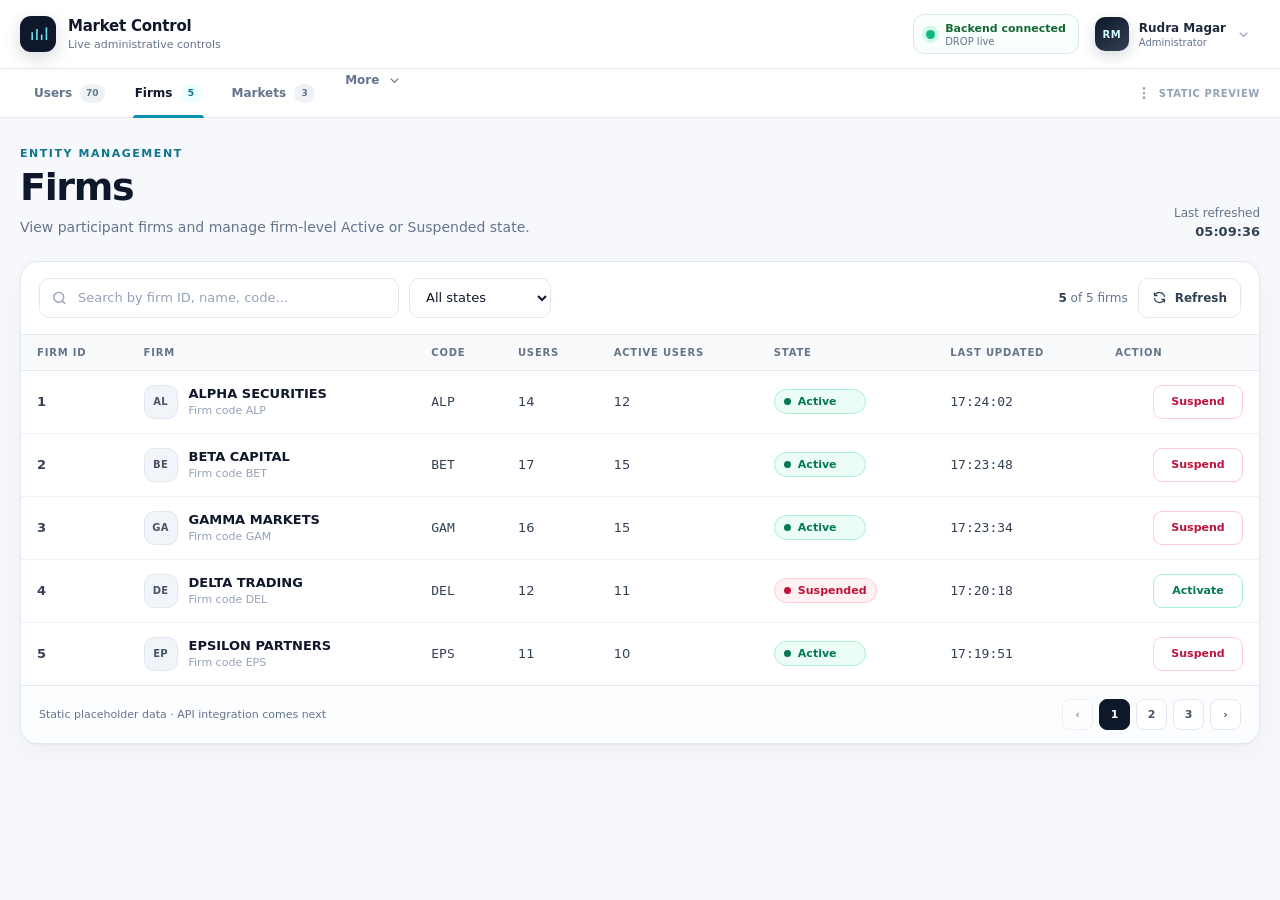
==== frontend/firms.html @ 20455102 "Add market control static user, firms, market UI" ====
<!doctype html>
<html lang="en">
<head>
  <meta charset="utf-8">
  <meta name="viewport" content="width=device-width, initial-scale=1">
  <meta name="description" content="Market Control Firms page">
  <title>Firms · Market Control</title>
  <link rel="stylesheet" href="./css/output.css">
</head>
<body>
  <div class="app-shell">
    <header class="site-header">
      <div class="topbar">
        <div class="topbar-inner">
          <a class="brand" href="./index.html" aria-label="Market Control users page">
            <span class="brand-mark"><svg width="19" height="19" viewBox="0 0 24 24" fill="none" stroke="currentColor" stroke-width="2" aria-hidden="true"><path d="M4 19V9"></path><path d="M10 19V5"></path><path d="M16 19v-7"></path><path d="M22 19V3"></path></svg></span>
            <span class="brand-copy">
              <span class="brand-title">Market Control</span>
              <span class="brand-subtitle">Live administrative controls</span>
            </span>
          </a>

          <div class="topbar-actions">
            <div class="connection" title="Static design preview">
              <span class="connection-dot" aria-hidden="true"></span>
              <span class="connection-copy">
                <strong>Backend connected</strong>
                <span>DROP live</span>
              </span>
            </div>

            <div class="user-menu">
              <button class="user-menu-button" type="button" data-user-menu-button aria-expanded="false" aria-controls="user-menu-panel">
                <span class="logged-user-avatar" aria-hidden="true">RM</span>
                <span class="logged-user-copy">
                  <strong>Rudra Magar</strong>
                  <span>Administrator</span>
                </span>
                <span class="user-menu-chevron"><svg width="15" height="15" viewBox="0 0 24 24" fill="none" stroke="currentColor" stroke-width="2" aria-hidden="true"><path d="m6 9 6 6 6-6"></path></svg></span>
              </button>

              <div class="user-dropdown" id="user-menu-panel" data-user-menu-panel hidden>
                <div class="user-dropdown-header">
                  <span class="logged-user-avatar logged-user-avatar--large" aria-hidden="true">RM</span>
                  <div>
                    <strong>Rudra Magar</strong>
                    <span>Administrator</span>
                  </div>
                </div>
                <div class="user-dropdown-divider"></div>
                <button class="user-dropdown-item" type="button" disabled>
                  <svg width="17" height="17" viewBox="0 0 24 24" fill="none" stroke="currentColor" stroke-width="2" aria-hidden="true"><path d="M20 21a8 8 0 0 0-16 0"></path><circle cx="12" cy="7" r="4"></circle></svg>
                  <span>Profile settings</span>
                  <small>Later</small>
                </button>
                <button class="user-dropdown-item" type="button" disabled>
                  <svg width="17" height="17" viewBox="0 0 24 24" fill="none" stroke="currentColor" stroke-width="2" aria-hidden="true"><path d="M10 17l5-5-5-5"></path><path d="M15 12H3"></path><path d="M15 3h4a2 2 0 0 1 2 2v14a2 2 0 0 1-2 2h-4"></path></svg>
                  <span>Sign out</span>
                  <small>Later</small>
                </button>
              </div>
            </div>

            <button class="mobile-nav-button" type="button" data-mobile-nav-button aria-expanded="false" aria-controls="primary-navigation" aria-label="Open navigation">
              <svg width="20" height="20" viewBox="0 0 24 24" fill="none" stroke="currentColor" stroke-width="2" aria-hidden="true"><path d="M4 7h16"></path><path d="M4 12h16"></path><path d="M4 17h16"></path></svg>
            </button>
          </div>
        </div>
      </div>

      <nav class="primary-nav" id="primary-navigation" data-primary-nav aria-label="Primary navigation">
        <div class="primary-nav-inner">
          <div class="primary-nav-links">
            <a class="primary-nav-link" href="index.html">Users <span class="primary-nav-count">70</span></a>
            <a class="primary-nav-link" href="firms.html" aria-current="page">Firms <span class="primary-nav-count">5</span></a>
            <a class="primary-nav-link" href="markets.html">Markets <span class="primary-nav-count">3</span></a>

            <div class="more-menu">
              <button class="primary-nav-link primary-nav-link--button" type="button" data-more-menu-button aria-expanded="false" aria-controls="more-navigation-menu">
                <span>More</span>
                <svg width="15" height="15" viewBox="0 0 24 24" fill="none" stroke="currentColor" stroke-width="2" aria-hidden="true"><path d="m6 9 6 6 6-6"></path></svg>
              </button>
              <div class="more-dropdown" id="more-navigation-menu" data-more-menu-panel hidden>
                <p class="more-dropdown-label">Future modules</p>
                <button type="button" disabled><span>Sessions</span><small>Coming later</small></button>
                <button type="button" disabled><span>System events</span><small>Coming later</small></button>
                <button type="button" disabled><span>Reference data</span><small>Coming later</small></button>
              </div>
            </div>
          </div>

          <div class="primary-nav-context">
            <svg width="16" height="16" viewBox="0 0 24 24" fill="none" stroke="currentColor" stroke-width="2" aria-hidden="true"><circle cx="12" cy="5" r="1"></circle><circle cx="12" cy="12" r="1"></circle><circle cx="12" cy="19" r="1"></circle></svg>
            <span>Static preview</span>
          </div>
        </div>
      </nav>
    </header>

    <main class="page">
      <section class="page-heading">
        <div>
          <p class="eyebrow">Entity management</p>
          <h1 class="page-title">Firms</h1>
          <p class="page-description">View participant firms and manage firm-level Active or Suspended state.</p>
        </div>
        <div class="refreshed">Last refreshed<strong data-refreshed-time>--:--:--</strong></div>
      </section>


      <section class="table-card" aria-labelledby="firms-table-title">
        <div class="table-toolbar">
          <div class="toolbar-left">
            <label class="search-wrap">
              <span class="sr-only">Search firms</span>
              <svg class="search-icon" viewBox="0 0 24 24" fill="none" stroke="currentColor" stroke-width="2" aria-hidden="true"><circle cx="11" cy="11" r="7"></circle><path d="m20 20-3.5-3.5"></path></svg>
              <input class="search-input" type="search" placeholder="Search by firm ID, name, code…" data-search autocomplete="off">
            </label>
            <label>
              <span class="sr-only">Filter by state</span>
              <select class="filter-select" data-state-filter aria-label="Filter by state">
                <option value="all">All states</option>
                <option value="active">Active</option>
                <option value="suspended">Suspended</option>
              </select>
            </label>
          </div>
          <div class="toolbar-right">
            <span class="summary-text"><strong data-visible-count>5</strong> of 5 firms</span>
            <button class="refresh-button" type="button" data-refresh><svg width="15" height="15" viewBox="0 0 24 24" fill="none" stroke="currentColor" stroke-width="2" aria-hidden="true"><path d="M20 11a8.1 8.1 0 0 0-15.5-2M4 4v5h5"></path><path d="M4 13a8.1 8.1 0 0 0 15.5 2M20 20v-5h-5"></path></svg><span>Refresh</span></button>
          </div>
        </div>

        <div class="table-scroll">
          <table class="entity-table" data-entity-table data-entity-type="firm">
            <caption id="firms-table-title" style="position:absolute;width:1px;height:1px;padding:0;margin:-1px;overflow:hidden;clip:rect(0,0,0,0);white-space:nowrap;border:0">Firms list</caption>
            <thead><tr><th scope="col">Firm ID</th><th scope="col">Firm</th><th scope="col">Code</th><th scope="col">Users</th><th scope="col">Active users</th><th scope="col">State</th><th scope="col">Last updated</th><th scope="col">Action</th></tr></thead>
            <tbody><tr data-row data-id="1" data-name="ALPHA SECURITIES" data-state="active" data-search="1 ALPHA SECURITIES ALP 14 12 active">
      <td class="id-cell">1</td>
      <td><div class="entity-name"><span class="entity-avatar">AL</span><div><div class="cell-primary">ALPHA SECURITIES</div><div class="cell-secondary">Firm code ALP</div></div></div></td>
      <td class="mono">ALP</td>
      <td>14</td>
      <td>12</td>
      <td><span class="state-badge state-badge--active" data-state-badge>Active</span></td>
      <td class="mono" data-updated-time>17:24:02</td>
      <td class="action-cell"><button class="action-button action-button--suspend" type="button" data-state-action data-action="suspend">Suspend</button></td>
    </tr><tr data-row data-id="2" data-name="BETA CAPITAL" data-state="active" data-search="2 BETA CAPITAL BET 17 15 active">
      <td class="id-cell">2</td>
      <td><div class="entity-name"><span class="entity-avatar">BE</span><div><div class="cell-primary">BETA CAPITAL</div><div class="cell-secondary">Firm code BET</div></div></div></td>
      <td class="mono">BET</td>
      <td>17</td>
      <td>15</td>
      <td><span class="state-badge state-badge--active" data-state-badge>Active</span></td>
      <td class="mono" data-updated-time>17:23:48</td>
      <td class="action-cell"><button class="action-button action-button--suspend" type="button" data-state-action data-action="suspend">Suspend</button></td>
    </tr><tr data-row data-id="3" data-name="GAMMA MARKETS" data-state="active" data-search="3 GAMMA MARKETS GAM 16 15 active">
      <td class="id-cell">3</td>
      <td><div class="entity-name"><span class="entity-avatar">GA</span><div><div class="cell-primary">GAMMA MARKETS</div><div class="cell-secondary">Firm code GAM</div></div></div></td>
      <td class="mono">GAM</td>
      <td>16</td>
      <td>15</td>
      <td><span class="state-badge state-badge--active" data-state-badge>Active</span></td>
      <td class="mono" data-updated-time>17:23:34</td>
      <td class="action-cell"><button class="action-button action-button--suspend" type="button" data-state-action data-action="suspend">Suspend</button></td>
    </tr><tr data-row data-id="4" data-name="DELTA TRADING" data-state="suspended" data-search="4 DELTA TRADING DEL 12 11 suspended">
      <td class="id-cell">4</td>
      <td><div class="entity-name"><span class="entity-avatar">DE</span><div><div class="cell-primary">DELTA TRADING</div><div class="cell-secondary">Firm code DEL</div></div></div></td>
      <td class="mono">DEL</td>
      <td>12</td>
      <td>11</td>
      <td><span class="state-badge state-badge--suspended" data-state-badge>Suspended</span></td>
      <td class="mono" data-updated-time>17:20:18</td>
      <td class="action-cell"><button class="action-button action-button--activate" type="button" data-state-action data-action="activate">Activate</button></td>
    </tr><tr data-row data-id="5" data-name="EPSILON PARTNERS" data-state="active" data-search="5 EPSILON PARTNERS EPS 11 10 active">
      <td class="id-cell">5</td>
      <td><div class="entity-name"><span class="entity-avatar">EP</span><div><div class="cell-primary">EPSILON PARTNERS</div><div class="cell-secondary">Firm code EPS</div></div></div></td>
      <td class="mono">EPS</td>
      <td>11</td>
      <td>10</td>
      <td><span class="state-badge state-badge--active" data-state-badge>Active</span></td>
      <td class="mono" data-updated-time>17:19:51</td>
      <td class="action-cell"><button class="action-button action-button--suspend" type="button" data-state-action data-action="suspend">Suspend</button></td>
    </tr></tbody>
          </table>
        </div>

        <div class="empty-state" data-empty-state>
          <div class="empty-state-icon"><svg width="22" height="22" viewBox="0 0 24 24" fill="none" stroke="currentColor" stroke-width="2" aria-hidden="true"><circle cx="11" cy="11" r="7"></circle><path d="m20 20-3.5-3.5"></path></svg></div>
          <h2>No matching firms</h2>
          <p>Change the search text or state filter.</p>
        </div>

        <footer class="table-footer">
          <span>Static placeholder data · API integration comes next</span>
          <div class="page-buttons" aria-label="Pagination preview">
            <button class="page-button" type="button" disabled aria-label="Previous page">‹</button>
            <button class="page-button" type="button" aria-current="page">1</button>
            <button class="page-button" type="button">2</button>
            <button class="page-button" type="button">3</button>
            <button class="page-button" type="button" aria-label="Next page">›</button>
          </div>
        </footer>
      </section>
    </main>
  </div>

  <dialog class="confirm-dialog" id="state-dialog">
    <div class="dialog-body">
      <div class="dialog-icon dialog-icon--danger" data-dialog-icon><svg width="22" height="22" viewBox="0 0 24 24" fill="none" stroke="currentColor" stroke-width="2.2" aria-hidden="true"><path d="M12 9v4"></path><path d="M12 17h.01"></path><path d="M10.3 3.5 2.6 17a2 2 0 0 0 1.7 3h15.4a2 2 0 0 0 1.7-3L13.7 3.5a2 2 0 0 0-3.4 0Z"></path></svg></div>
      <h2 class="dialog-title" data-dialog-title>Change state?</h2>
      <p class="dialog-description" data-dialog-description></p>
      <div class="dialog-details">
        <div class="dialog-detail"><span>Name</span><strong data-dialog-entity>—</strong></div>
        <div class="dialog-detail"><span>ID</span><strong data-dialog-identifier>—</strong></div>
        <div class="dialog-detail"><span>Current state</span><strong data-dialog-current-state>—</strong></div>
        <div class="dialog-detail"><span>Requested state</span><strong data-dialog-requested-state>—</strong></div>
      </div>
    </div>
    <div class="dialog-actions">
      <button class="dialog-button" type="button" data-dialog-cancel>Cancel</button>
      <button class="dialog-button dialog-button--confirm-danger" type="button" data-dialog-confirm>Confirm</button>
    </div>
  </dialog>

  <div class="toast-region" data-toast-region aria-live="polite" aria-atomic="true"></div>
  <script src="./js/app.js" defer></script>
</body>
</html>
---- frontend/css/output.css ----
:root {
  color-scheme: light;
  --bg: #f6f8fb;
  --surface: #ffffff;
  --surface-muted: #f8fafc;
  --border: #e2e8f0;
  --border-strong: #cbd5e1;
  --text: #0f172a;
  --text-muted: #64748b;
  --text-soft: #94a3b8;
  --brand: #0891b2;
  --brand-dark: #0e7490;
  --brand-soft: #ecfeff;
  --success: #047857;
  --success-soft: #ecfdf5;
  --success-border: #a7f3d0;
  --danger: #be123c;
  --danger-soft: #fff1f2;
  --danger-border: #fecdd3;
  --warning: #b45309;
  --warning-soft: #fffbeb;
  --warning-border: #fde68a;
  --shadow: 0 1px 2px rgba(15, 23, 42, 0.04), 0 10px 30px rgba(15, 23, 42, 0.04);
  font-family: Inter, ui-sans-serif, system-ui, -apple-system, BlinkMacSystemFont, "Segoe UI", sans-serif;
}

* { box-sizing: border-box; }
html { min-width: 320px; background: var(--bg); scroll-behavior: smooth; }
body { margin: 0; min-height: 100vh; background: var(--bg); color: var(--text); }
button, input, select { font: inherit; }
button, a { -webkit-tap-highlight-color: transparent; }
a { color: inherit; text-decoration: none; }
button { cursor: pointer; }
button:disabled { cursor: not-allowed; opacity: .65; }
:focus-visible { outline: 3px solid rgba(6, 182, 212, .28); outline-offset: 2px; }

.app-shell { min-height: 100vh; }
.site-header { position: sticky; top: 0; z-index: 40; background: rgba(255,255,255,.96); box-shadow: 0 1px 0 rgba(226,232,240,.9); backdrop-filter: blur(16px); }
.topbar { border-bottom: 1px solid var(--border); }
.topbar-inner { width: min(1440px, calc(100% - 40px)); min-height: 68px; display: flex; align-items: center; justify-content: space-between; gap: 24px; margin: 0 auto; }
.brand { display: flex; align-items: center; gap: 12px; min-width: 0; }
.brand-mark { width: 36px; height: 36px; display: grid; flex: 0 0 auto; place-items: center; border-radius: 11px; background: #0f172a; color: #67e8f9; box-shadow: 0 6px 18px rgba(15,23,42,.16); }
.brand-copy { min-width: 0; }
.brand-title { display: block; margin: 0; font-size: 15px; line-height: 1.2; font-weight: 800; letter-spacing: -.015em; }
.brand-subtitle { display: block; margin: 3px 0 0; color: var(--text-muted); font-size: 11px; white-space: nowrap; overflow: hidden; text-overflow: ellipsis; }
.topbar-actions { display: flex; align-items: center; gap: 10px; }
.connection { min-height: 40px; display: flex; align-items: center; gap: 10px; padding: 0 12px; border: 1px solid #dbe7e4; border-radius: 11px; background: #f8fffc; color: #334155; white-space: nowrap; }
.connection-dot { width: 9px; height: 9px; flex: 0 0 auto; border-radius: 999px; background: #10b981; box-shadow: 0 0 0 4px #d1fae5; }
.connection-copy { display: grid; gap: 1px; }
.connection-copy strong { color: #166534; font-size: 11px; font-weight: 800; }
.connection-copy span { color: #64748b; font-size: 10px; }
.user-menu, .more-menu { position: relative; }
.user-menu-button { min-height: 44px; display: flex; align-items: center; gap: 10px; padding: 4px 8px 4px 5px; border: 1px solid transparent; border-radius: 12px; background: transparent; color: var(--text); transition: border-color .15s ease, background .15s ease; }
.user-menu-button:hover, .user-menu-button[aria-expanded="true"] { border-color: var(--border); background: var(--surface-muted); }
.logged-user-avatar { width: 34px; height: 34px; display: grid; flex: 0 0 auto; place-items: center; border-radius: 10px; background: linear-gradient(145deg, #0f172a, #334155); color: #cffafe; font-size: 10px; font-weight: 850; letter-spacing: .04em; box-shadow: 0 5px 14px rgba(15,23,42,.16); }
.logged-user-avatar--large { width: 42px; height: 42px; border-radius: 12px; font-size: 12px; }
.logged-user-copy { min-width: 0; display: grid; gap: 2px; text-align: left; }
.logged-user-copy strong { max-width: 140px; overflow: hidden; color: #1e293b; font-size: 12px; font-weight: 800; text-overflow: ellipsis; white-space: nowrap; }
.logged-user-copy span { color: var(--text-muted); font-size: 10px; }
.user-menu-chevron { display: grid; color: #94a3b8; transition: transform .15s ease; }
.user-menu-button[aria-expanded="true"] .user-menu-chevron { transform: rotate(180deg); }
.user-dropdown { position: absolute; top: calc(100% + 9px); right: 0; width: 248px; overflow: hidden; border: 1px solid var(--border); border-radius: 14px; background: #fff; box-shadow: 0 20px 50px rgba(15,23,42,.18); }
.user-dropdown-header { display: flex; align-items: center; gap: 11px; padding: 14px; }
.user-dropdown-header div { display: grid; gap: 3px; min-width: 0; }
.user-dropdown-header strong { overflow: hidden; color: #1e293b; font-size: 13px; text-overflow: ellipsis; white-space: nowrap; }
.user-dropdown-header span:last-child { color: var(--text-muted); font-size: 11px; }
.user-dropdown-divider { height: 1px; background: var(--border); }
.user-dropdown-item { width: 100%; min-height: 42px; display: grid; grid-template-columns: 20px minmax(0,1fr) auto; align-items: center; gap: 8px; padding: 0 14px; border: 0; background: #fff; color: #64748b; text-align: left; }
.user-dropdown-item small { color: #94a3b8; font-size: 9px; text-transform: uppercase; }
.mobile-nav-button { width: 40px; height: 40px; display: none; place-items: center; border: 1px solid var(--border); border-radius: 10px; background: #fff; color: #334155; }
.primary-nav { background: #fff; }
.primary-nav-inner { width: min(1440px, calc(100% - 40px)); min-height: 48px; display: flex; align-items: center; justify-content: space-between; gap: 20px; margin: 0 auto; }
.primary-nav-links { height: 48px; display: flex; align-items: stretch; gap: 2px; }
.primary-nav-link { position: relative; display: inline-flex; align-items: center; justify-content: center; gap: 8px; padding: 0 14px; border: 0; background: transparent; color: #64748b; font-size: 12px; font-weight: 800; white-space: nowrap; transition: color .15s ease, background .15s ease; }
.primary-nav-link:hover, .primary-nav-link--button[aria-expanded="true"] { background: #f8fafc; color: #0f172a; }
.primary-nav-link[aria-current="page"] { color: #0f172a; }
.primary-nav-link[aria-current="page"]::after { content: ""; position: absolute; right: 12px; bottom: -1px; left: 12px; height: 3px; border-radius: 999px 999px 0 0; background: var(--brand); }
.primary-nav-count { min-width: 21px; height: 19px; display: inline-grid; padding: 0 6px; place-items: center; border-radius: 999px; background: #eef2f7; color: #64748b; font-size: 9px; }
.primary-nav-link[aria-current="page"] .primary-nav-count { background: var(--brand-soft); color: var(--brand-dark); }
.primary-nav-link--button svg { transition: transform .15s ease; }
.primary-nav-link--button[aria-expanded="true"] svg { transform: rotate(180deg); }
.more-dropdown { position: absolute; top: calc(100% + 8px); left: 0; width: 230px; padding: 7px; border: 1px solid var(--border); border-radius: 13px; background: #fff; box-shadow: 0 18px 45px rgba(15,23,42,.17); }
.more-dropdown-label { margin: 0; padding: 7px 9px 8px; color: #94a3b8; font-size: 9px; font-weight: 850; letter-spacing: .1em; text-transform: uppercase; }
.more-dropdown button { width: 100%; display: grid; grid-template-columns: 1fr auto; align-items: center; gap: 10px; padding: 10px 9px; border: 0; border-radius: 9px; background: transparent; color: #64748b; text-align: left; }
.more-dropdown button small { color: #94a3b8; font-size: 9px; }
.primary-nav-context { display: flex; align-items: center; gap: 7px; color: #94a3b8; font-size: 10px; font-weight: 700; text-transform: uppercase; letter-spacing: .06em; }

.page { width: min(1440px, calc(100% - 40px)); margin: 0 auto; padding: 30px 0 48px; }
.page-heading { display: flex; align-items: flex-end; justify-content: space-between; gap: 24px; margin-bottom: 22px; }
.eyebrow { margin: 0 0 7px; color: var(--brand-dark); font-size: 11px; font-weight: 800; letter-spacing: .14em; text-transform: uppercase; }
.page-title { margin: 0; font-size: clamp(28px, 3vw, 38px); line-height: 1.08; letter-spacing: -.035em; }
.page-description { margin: 9px 0 0; color: var(--text-muted); font-size: 14px; line-height: 1.55; }
.refreshed { color: var(--text-muted); font-size: 12px; text-align: right; }
.refreshed strong { display: block; margin-top: 4px; color: #334155; font-size: 13px; }


.table-card { overflow: hidden; border: 1px solid var(--border); border-radius: 18px; background: var(--surface); box-shadow: var(--shadow); }
.table-toolbar { display: flex; align-items: center; justify-content: space-between; gap: 14px; padding: 16px 18px; border-bottom: 1px solid var(--border); }
.toolbar-left, .toolbar-right { display: flex; align-items: center; gap: 10px; }
.search-wrap { position: relative; width: min(360px, 40vw); }
.search-icon { position: absolute; left: 12px; top: 50%; width: 17px; height: 17px; color: var(--text-soft); transform: translateY(-50%); pointer-events: none; }
.search-input, .filter-select { height: 40px; border: 1px solid var(--border); border-radius: 10px; background: var(--surface); color: var(--text); font-size: 13px; transition: border-color .15s ease, box-shadow .15s ease; }
.search-input { width: 100%; padding: 0 13px 0 38px; }
.filter-select { min-width: 142px; padding: 0 34px 0 12px; }
.search-input::placeholder { color: var(--text-soft); }
.search-input:hover, .filter-select:hover { border-color: var(--border-strong); }
.search-input:focus, .filter-select:focus { border-color: #22d3ee; box-shadow: 0 0 0 3px rgba(34,211,238,.13); outline: none; }
.summary-text { color: var(--text-muted); font-size: 12px; white-space: nowrap; }
.summary-text strong { color: #334155; }
.refresh-button { height: 40px; display: inline-flex; align-items: center; gap: 8px; padding: 0 13px; border: 1px solid var(--border); border-radius: 10px; background: var(--surface); color: #334155; font-size: 12px; font-weight: 750; transition: background .15s ease, border-color .15s ease; }
.refresh-button:hover { border-color: var(--border-strong); background: var(--surface-muted); }

.table-scroll { overflow-x: auto; }
.entity-table { width: 100%; min-width: 1040px; border-collapse: collapse; }
.entity-table th { padding: 12px 16px; border-bottom: 1px solid var(--border); background: var(--surface-muted); color: var(--text-muted); font-size: 10px; font-weight: 800; letter-spacing: .08em; text-align: left; text-transform: uppercase; white-space: nowrap; }
.entity-table td { padding: 14px 16px; border-bottom: 1px solid #edf2f7; color: #334155; font-size: 13px; vertical-align: middle; }
.entity-table tbody tr { transition: background .15s ease; }
.entity-table tbody tr:hover { background: #fbfdff; }
.entity-table tbody tr:last-child td { border-bottom: 0; }
.cell-primary { color: var(--text); font-weight: 750; }
.cell-secondary { margin-top: 3px; color: var(--text-soft); font-size: 11px; }
.id-cell { color: #475569; font-variant-numeric: tabular-nums; font-weight: 700; }
.entity-name { display: flex; align-items: center; gap: 11px; }
.entity-avatar { width: 34px; height: 34px; display: grid; flex: 0 0 auto; place-items: center; border: 1px solid #e2e8f0; border-radius: 10px; background: #f1f5f9; color: #475569; font-size: 10px; font-weight: 850; letter-spacing: .02em; }
.mono { font-family: ui-monospace, SFMono-Regular, Menlo, Monaco, Consolas, monospace; font-size: 12px; font-variant-numeric: tabular-nums; }
.state-badge { display: inline-flex; align-items: center; gap: 7px; min-width: 92px; padding: 5px 9px; border: 1px solid; border-radius: 999px; font-size: 11px; font-weight: 800; }
.state-badge::before { content: ""; width: 7px; height: 7px; border-radius: 999px; background: currentColor; }
.state-badge--active { border-color: var(--success-border); background: var(--success-soft); color: var(--success); }
.state-badge--suspended { border-color: var(--danger-border); background: var(--danger-soft); color: var(--danger); }
.state-badge--standby { border-color: var(--warning-border); background: var(--warning-soft); color: var(--warning); }
.action-cell { text-align: right; }
.action-button { min-width: 90px; height: 34px; padding: 0 12px; border: 1px solid; border-radius: 9px; background: #fff; font-size: 11px; font-weight: 800; transition: background .15s ease, border-color .15s ease, transform .1s ease; }
.action-button:active { transform: translateY(1px); }
.action-button--suspend { border-color: #fecdd3; color: var(--danger); }
.action-button--suspend:hover { border-color: #fda4af; background: var(--danger-soft); }
.action-button--activate { border-color: #a7f3d0; color: var(--success); }
.action-button--activate:hover { border-color: #6ee7b7; background: var(--success-soft); }
.empty-state { display: none; padding: 50px 20px; text-align: center; }
.empty-state.is-visible { display: block; }
.empty-state-icon { width: 44px; height: 44px; display: grid; margin: 0 auto 12px; place-items: center; border-radius: 13px; background: #f1f5f9; color: #64748b; }
.empty-state h2 { margin: 0; font-size: 15px; }
.empty-state p { margin: 6px 0 0; color: var(--text-muted); font-size: 12px; }
.table-footer { display: flex; align-items: center; justify-content: space-between; gap: 16px; padding: 13px 18px; border-top: 1px solid var(--border); background: #fcfdff; color: var(--text-muted); font-size: 11px; }
.page-buttons { display: flex; gap: 6px; }
.page-button { min-width: 31px; height: 31px; border: 1px solid var(--border); border-radius: 8px; background: #fff; color: #475569; font-size: 11px; font-weight: 750; }
.page-button:hover { background: var(--surface-muted); }
.page-button[aria-current="page"] { border-color: #0f172a; background: #0f172a; color: #fff; }

.confirm-dialog { width: min(440px, calc(100% - 32px)); padding: 0; border: 0; border-radius: 18px; background: #fff; box-shadow: 0 30px 80px rgba(15,23,42,.28); }
.confirm-dialog::backdrop { background: rgba(15,23,42,.48); backdrop-filter: blur(3px); }
.dialog-body { padding: 23px 24px 20px; }
.dialog-icon { width: 44px; height: 44px; display: grid; place-items: center; border-radius: 13px; }
.dialog-icon--danger { background: var(--danger-soft); color: var(--danger); }
.dialog-icon--success { background: var(--success-soft); color: var(--success); }
.dialog-title { margin: 17px 0 0; font-size: 19px; letter-spacing: -.025em; }
.dialog-description { margin: 8px 0 0; color: var(--text-muted); font-size: 13px; line-height: 1.55; }
.dialog-details { margin: 18px 0 0; padding: 13px 14px; border: 1px solid var(--border); border-radius: 11px; background: var(--surface-muted); }
.dialog-detail { display: flex; justify-content: space-between; gap: 14px; padding: 5px 0; font-size: 12px; }
.dialog-detail span:first-child { color: var(--text-muted); }
.dialog-detail strong { color: #334155; text-align: right; }
.dialog-actions { display: flex; justify-content: flex-end; gap: 9px; padding: 15px 24px; border-top: 1px solid var(--border); background: #fbfcfe; }
.dialog-button { height: 38px; padding: 0 14px; border: 1px solid var(--border); border-radius: 9px; background: #fff; color: #334155; font-size: 12px; font-weight: 800; }
.dialog-button:hover { background: var(--surface-muted); }
.dialog-button--confirm-danger { border-color: #be123c; background: #be123c; color: #fff; }
.dialog-button--confirm-danger:hover { background: #9f1239; }
.dialog-button--confirm-success { border-color: #047857; background: #047857; color: #fff; }
.dialog-button--confirm-success:hover { background: #065f46; }

.toast-region { position: fixed; right: 20px; bottom: 20px; z-index: 60; display: grid; gap: 10px; }
.toast { min-width: 300px; max-width: 420px; display: flex; align-items: flex-start; gap: 11px; padding: 13px 14px; border: 1px solid #a7f3d0; border-radius: 12px; background: #f0fdf4; color: #065f46; box-shadow: 0 16px 40px rgba(15,23,42,.16); animation: toast-in .2s ease-out; }
.toast-icon { width: 22px; height: 22px; display: grid; flex: 0 0 auto; place-items: center; border-radius: 999px; background: #d1fae5; }
.toast-title { font-size: 12px; font-weight: 850; }
.toast-message { margin-top: 2px; color: #047857; font-size: 11px; line-height: 1.45; }
@keyframes toast-in { from { opacity: 0; transform: translateY(8px); } to { opacity: 1; transform: translateY(0); } }

@media (max-width: 900px) {
  .topbar-inner, .primary-nav-inner, .page { width: min(100% - 28px, 1440px); }
  .page-heading { align-items: flex-start; }
  .table-toolbar { align-items: stretch; flex-direction: column; }
  .toolbar-left, .toolbar-right { width: 100%; }
  .search-wrap { flex: 1; width: auto; }
  .toolbar-right { justify-content: space-between; }
  .primary-nav-context { display: none; }
}

@media (max-width: 720px) {
  .site-header { position: sticky; }
  .topbar-inner { min-height: 62px; }
  .brand-subtitle, .connection-copy span { display: none; }
  .connection { min-height: 38px; padding-inline: 10px; }
  .logged-user-copy, .user-menu-chevron { display: none; }
  .user-menu-button { padding: 3px; }
  .mobile-nav-button { display: grid; }
  .primary-nav { display: none; border-top: 1px solid var(--border); }
  .primary-nav.is-open { display: block; }
  .primary-nav-inner { width: 100%; display: block; min-height: 0; }
  .primary-nav-links { height: auto; display: grid; gap: 0; padding: 7px 14px 12px; }
  .primary-nav-link { min-height: 44px; justify-content: flex-start; padding: 0 12px; border-radius: 10px; }
  .primary-nav-link[aria-current="page"] { background: var(--brand-soft); color: var(--brand-dark); }
  .primary-nav-link[aria-current="page"]::after { display: none; }
  .primary-nav-count { margin-left: auto; }
  .more-menu { width: 100%; }
  .primary-nav-link--button { width: 100%; }
  .primary-nav-link--button svg { margin-left: auto; }
  .more-dropdown { position: static; width: auto; margin: 3px 0 5px 12px; border-radius: 10px; box-shadow: none; }
  .user-dropdown { position: fixed; top: 58px; right: 14px; left: auto; }
  .page { padding-top: 22px; }
  .page-heading { display: block; }
  .refreshed { margin-top: 13px; text-align: left; }
  .refreshed strong { display: inline; margin-left: 6px; }
  .toolbar-left { display: grid; grid-template-columns: 1fr; }
  .toolbar-right { align-items: center; }
  .filter-select, .search-wrap { width: 100%; }
  .refresh-button span { display: none; }
  .table-footer { align-items: flex-start; flex-direction: column; }
  .toast-region { right: 14px; bottom: 14px; left: 14px; }
  .toast { min-width: 0; max-width: none; }
}

@media (max-width: 460px) {
  .topbar-actions { gap: 6px; }
  .connection-copy { display: none; }
  .connection { width: 38px; min-height: 38px; justify-content: center; padding: 0; }
  .brand-title { font-size: 14px; }
  .brand-mark { width: 34px; height: 34px; }
}
.sr-only { position: absolute; width: 1px; height: 1px; padding: 0; margin: -1px; overflow: hidden; clip: rect(0,0,0,0); white-space: nowrap; border: 0; }
tr[hidden] { display: none; }
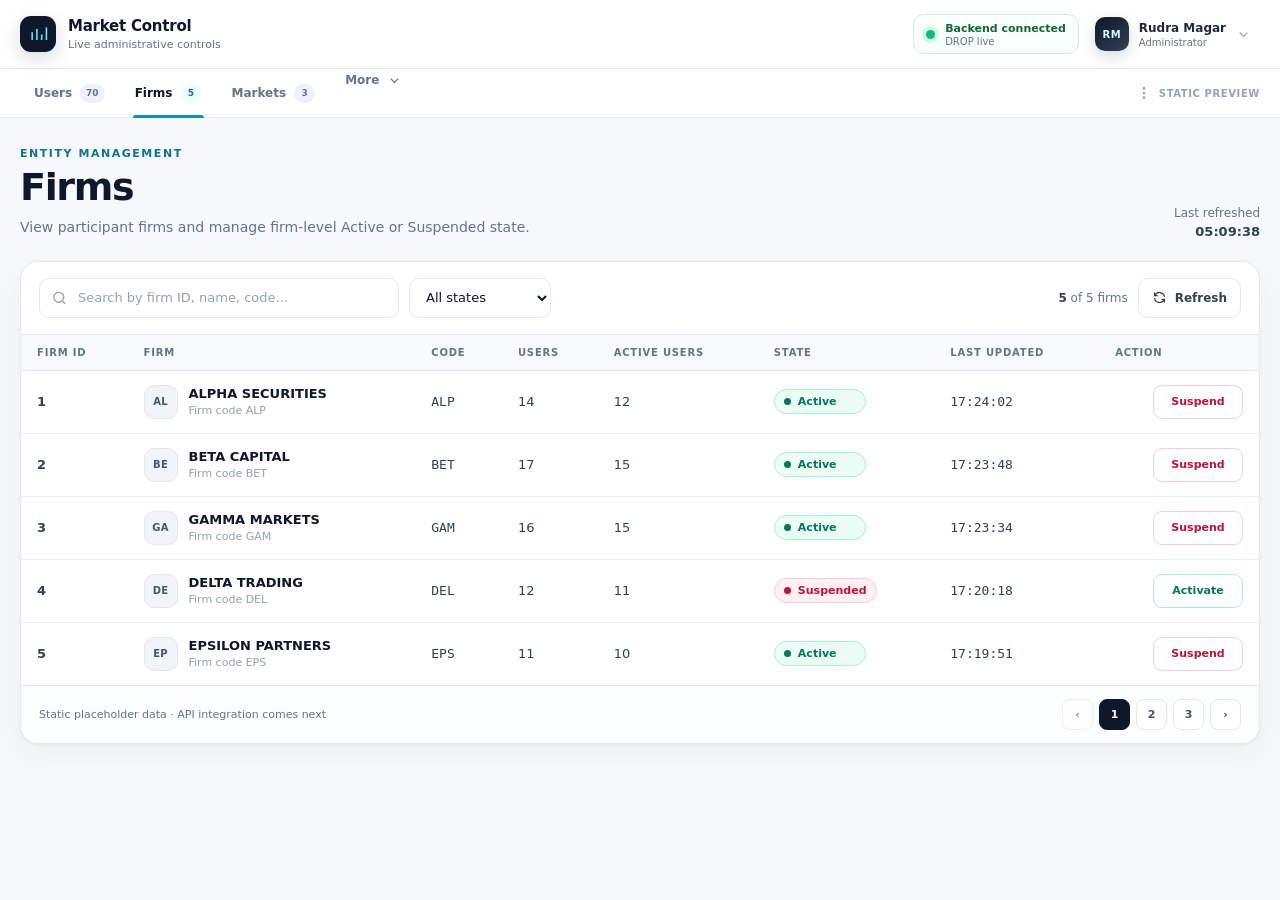
==== commit 43f08b21: "Add Api js" ====
--- a/frontend/firms.html
+++ b/frontend/firms.html
@@ -223,6 +223,6 @@
   </dialog>
 
   <div class="toast-region" data-toast-region aria-live="polite" aria-atomic="true"></div>
-  <script src="./js/app.js" defer></script>
+  <script type="module" src="./js/app.js"></script>
 </body>
 </html>
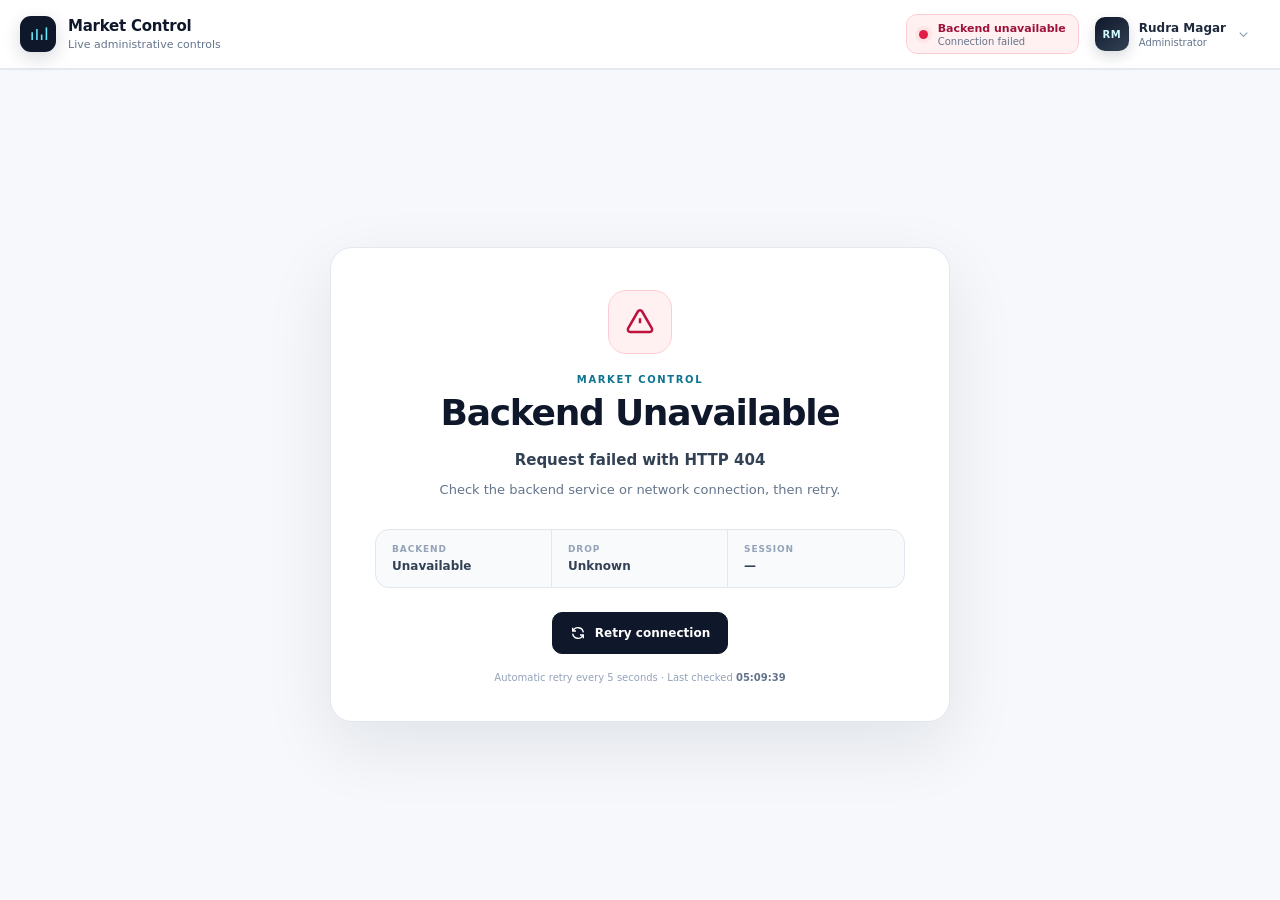
==== commit c3a3e4e1: "Show shared landing page when DROP is unavailable" ====
--- a/frontend/firms.html
+++ b/frontend/firms.html
@@ -7,7 +7,7 @@
   <title>Firms · Market Control</title>
   <link rel="stylesheet" href="./css/output.css">
 </head>
-<body>
+<body data-page="firms" class="min-h-screen bg-slate-50 text-slate-900">
   <div class="app-shell">
     <header class="site-header">
       <div class="topbar">
--- a/frontend/css/output.css
+++ b/frontend/css/output.css
@@ -226,3 +226,186 @@
 }
 .sr-only { position: absolute; width: 1px; height: 1px; padding: 0; margin: -1px; overflow: hidden; clip: rect(0,0,0,0); white-space: nowrap; border: 0; }
 tr[hidden] { display: none; }
+
+/* Shared backend and DROP availability state */
+.connection--checking {
+  border-color: var(--warning-border);
+  background: var(--warning-soft);
+}
+.connection--checking .connection-dot {
+  background: #f59e0b;
+  box-shadow: 0 0 0 4px #fef3c7;
+  animation: connection-pulse 1.2s ease-in-out infinite;
+}
+.connection--checking .connection-copy strong {
+  color: #92400e;
+}
+.connection--unavailable {
+  border-color: var(--danger-border);
+  background: var(--danger-soft);
+}
+.connection--unavailable .connection-dot {
+  background: #e11d48;
+  box-shadow: 0 0 0 4px #ffe4e6;
+}
+.connection--unavailable .connection-copy strong {
+  color: #9f1239;
+}
+@keyframes connection-pulse {
+  0%, 100% { opacity: 1; }
+  50% { opacity: .45; }
+}
+
+.service-unavailable-page {
+  width: min(1440px, calc(100% - 40px));
+  min-height: calc(100vh - 69px);
+  display: grid;
+  margin: 0 auto;
+  padding: 64px 0;
+  place-items: center;
+}
+.service-unavailable-card {
+  width: min(620px, 100%);
+  padding: 42px 44px 36px;
+  border: 1px solid var(--border);
+  border-radius: 22px;
+  background: var(--surface);
+  box-shadow: 0 24px 70px rgba(15,23,42,.09);
+  text-align: center;
+}
+.service-unavailable-icon {
+  width: 64px;
+  height: 64px;
+  display: grid;
+  margin: 0 auto 20px;
+  place-items: center;
+  border: 1px solid var(--danger-border);
+  border-radius: 18px;
+  background: var(--danger-soft);
+  color: var(--danger);
+}
+.service-unavailable-eyebrow {
+  margin: 0 0 8px;
+  color: var(--brand-dark);
+  font-size: 10px;
+  font-weight: 850;
+  letter-spacing: .16em;
+  text-transform: uppercase;
+}
+.service-unavailable-title {
+  margin: 0;
+  color: var(--text);
+  font-size: clamp(26px, 4vw, 36px);
+  line-height: 1.12;
+  letter-spacing: -.035em;
+}
+.service-unavailable-message {
+  margin: 16px auto 0;
+  color: #334155;
+  font-size: 15px;
+  font-weight: 700;
+  line-height: 1.55;
+}
+.service-unavailable-description {
+  max-width: 480px;
+  margin: 8px auto 0;
+  color: var(--text-muted);
+  font-size: 13px;
+  line-height: 1.6;
+}
+.service-status-list {
+  display: grid;
+  grid-template-columns: repeat(3, minmax(0, 1fr));
+  margin: 28px 0 0;
+  overflow: hidden;
+  border: 1px solid var(--border);
+  border-radius: 14px;
+  background: var(--surface-muted);
+  text-align: left;
+}
+.service-status-list div {
+  min-width: 0;
+  padding: 14px 16px;
+  border-right: 1px solid var(--border);
+}
+.service-status-list div:last-child {
+  border-right: 0;
+}
+.service-status-list dt {
+  color: var(--text-soft);
+  font-size: 9px;
+  font-weight: 850;
+  letter-spacing: .1em;
+  text-transform: uppercase;
+}
+.service-status-list dd {
+  margin: 5px 0 0;
+  overflow: hidden;
+  color: #334155;
+  font-size: 12px;
+  font-weight: 800;
+  text-overflow: ellipsis;
+  white-space: nowrap;
+}
+.service-unavailable-actions {
+  display: flex;
+  justify-content: center;
+  margin-top: 24px;
+}
+.service-retry-button {
+  min-height: 42px;
+  display: inline-flex;
+  align-items: center;
+  gap: 9px;
+  padding: 0 17px;
+  border: 1px solid #0f172a;
+  border-radius: 10px;
+  background: #0f172a;
+  color: #fff;
+  font-size: 12px;
+  font-weight: 800;
+  transition: background .15s ease, transform .1s ease;
+}
+.service-retry-button:hover {
+  background: #1e293b;
+}
+.service-retry-button:active {
+  transform: translateY(1px);
+}
+.service-retry-button:disabled svg {
+  animation: service-retry-spin .8s linear infinite;
+}
+.service-unavailable-footnote {
+  margin: 16px 0 0;
+  color: var(--text-soft);
+  font-size: 10px;
+  line-height: 1.5;
+}
+.service-unavailable-footnote strong {
+  color: var(--text-muted);
+}
+@keyframes service-retry-spin {
+  to { transform: rotate(360deg); }
+}
+
+@media (max-width: 720px) {
+  .service-unavailable-page {
+    width: min(100% - 28px, 1440px);
+    min-height: calc(100vh - 63px);
+    padding: 34px 0;
+  }
+  .service-unavailable-card {
+    padding: 32px 22px 28px;
+    border-radius: 18px;
+  }
+  .service-status-list {
+    grid-template-columns: 1fr;
+  }
+  .service-status-list div {
+    border-right: 0;
+    border-bottom: 1px solid var(--border);
+  }
+  .service-status-list div:last-child {
+    border-bottom: 0;
+  }
+}
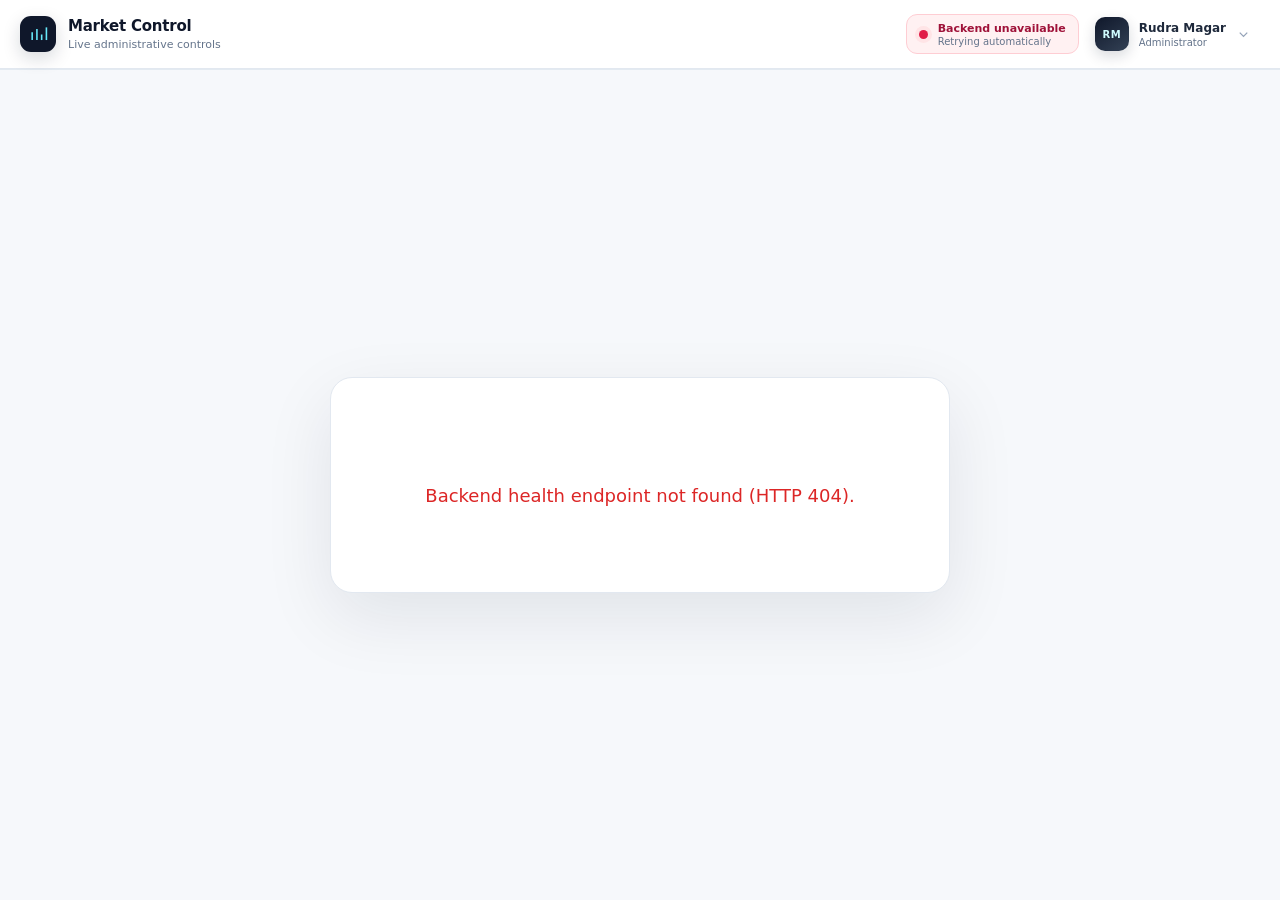
==== commit ac1a5d7e: "Manage js" ====
--- a/frontend/firms.html
+++ b/frontend/firms.html
@@ -68,33 +68,7 @@
         </div>
       </div>
 
-      <nav class="primary-nav" id="primary-navigation" data-primary-nav aria-label="Primary navigation">
-        <div class="primary-nav-inner">
-          <div class="primary-nav-links">
-            <a class="primary-nav-link" href="index.html">Users <span class="primary-nav-count">70</span></a>
-            <a class="primary-nav-link" href="firms.html" aria-current="page">Firms <span class="primary-nav-count">5</span></a>
-            <a class="primary-nav-link" href="markets.html">Markets <span class="primary-nav-count">3</span></a>
-
-            <div class="more-menu">
-              <button class="primary-nav-link primary-nav-link--button" type="button" data-more-menu-button aria-expanded="false" aria-controls="more-navigation-menu">
-                <span>More</span>
-                <svg width="15" height="15" viewBox="0 0 24 24" fill="none" stroke="currentColor" stroke-width="2" aria-hidden="true"><path d="m6 9 6 6 6-6"></path></svg>
-              </button>
-              <div class="more-dropdown" id="more-navigation-menu" data-more-menu-panel hidden>
-                <p class="more-dropdown-label">Future modules</p>
-                <button type="button" disabled><span>Sessions</span><small>Coming later</small></button>
-                <button type="button" disabled><span>System events</span><small>Coming later</small></button>
-                <button type="button" disabled><span>Reference data</span><small>Coming later</small></button>
-              </div>
-            </div>
-          </div>
-
-          <div class="primary-nav-context">
-            <svg width="16" height="16" viewBox="0 0 24 24" fill="none" stroke="currentColor" stroke-width="2" aria-hidden="true"><circle cx="12" cy="5" r="1"></circle><circle cx="12" cy="12" r="1"></circle><circle cx="12" cy="19" r="1"></circle></svg>
-            <span>Static preview</span>
-          </div>
-        </div>
-      </nav>
+      <nav class="primary-nav" id="primary-navigation" data-primary-nav aria-label="Primary navigation"></nav>
     </header>
 
     <main class="page">
--- a/frontend/css/output.css
+++ b/frontend/css/output.css
@@ -409,3 +409,15 @@
     border-bottom: 0;
   }
 }
+
+.service-unavailable-message {
+  display: flex;
+  align-items: center;
+  justify-content: center;
+  min-height: 120px;
+  padding: 24px;
+  color: #dc2626;
+  font-size: 18px;
+  font-weight: 400;
+  text-align: center;
+}
